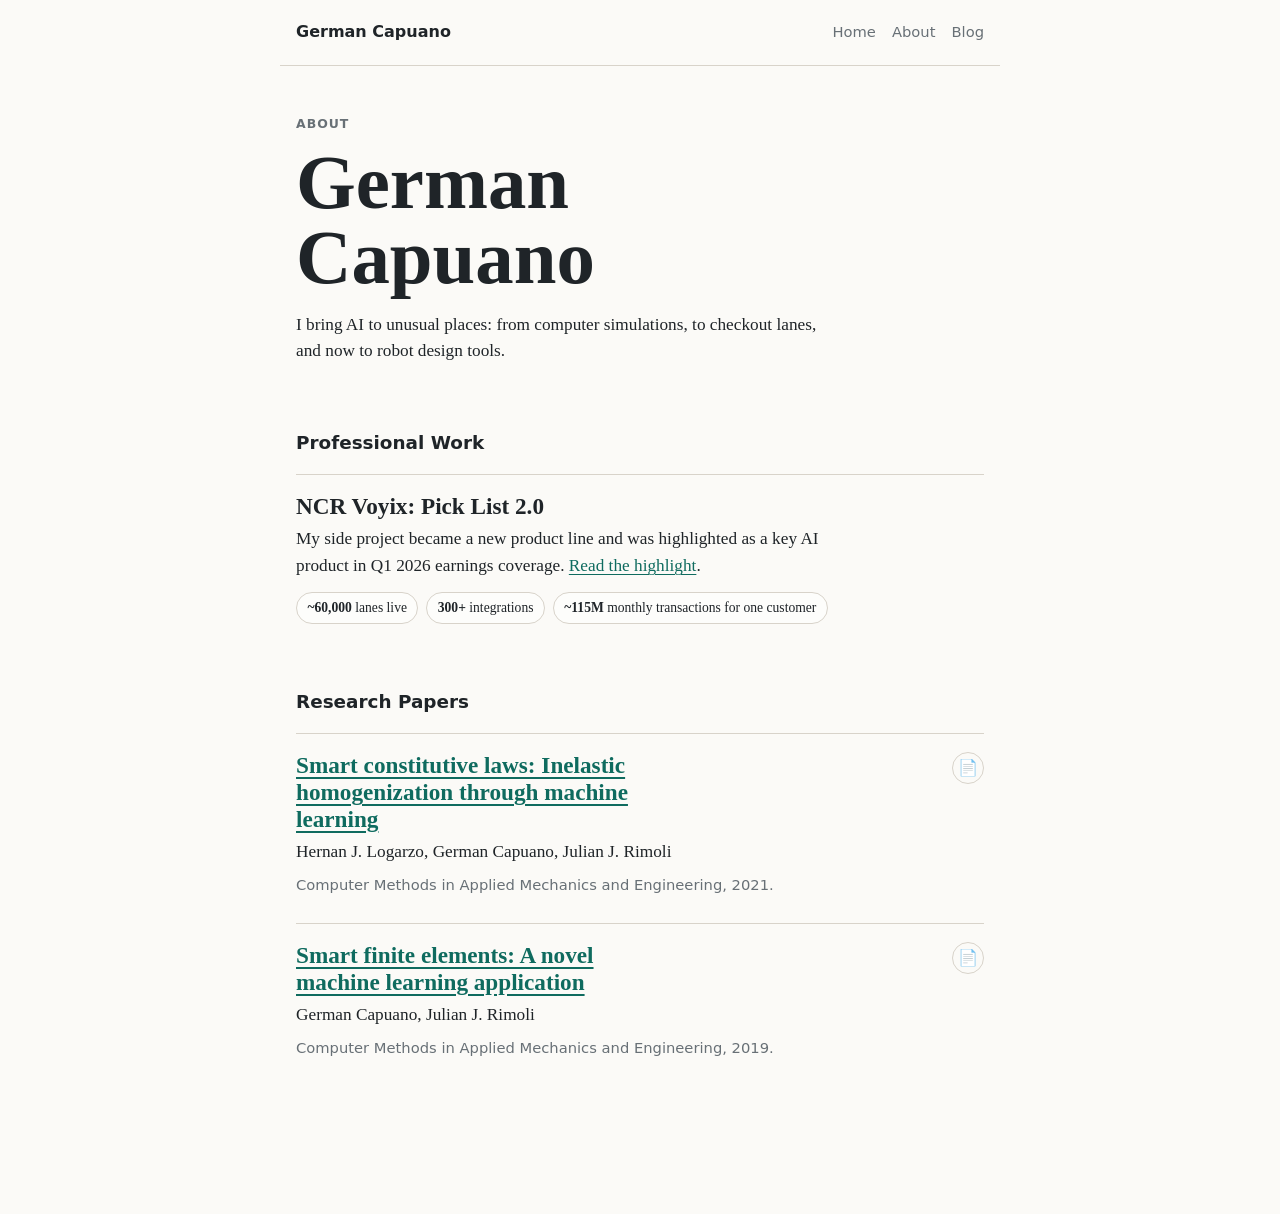
==== about.html @ ec663c74 "Initial site" ====
<!doctype html>
<html lang="en">
  <head>
    <meta charset="utf-8">
    <meta name="viewport" content="width=device-width, initial-scale=1">
    <title>About | German Capuano</title>
    <meta name="description" content="About German Capuano and selected papers.">
    <link rel="stylesheet" href="styles.css">
  </head>
  <body>
    <header class="site-header">
      <a class="site-title" href="index.html">German Capuano</a>
      <nav aria-label="Main navigation">
        <a href="index.html">Home</a>
        <a href="about.html">About</a>
        <a href="posts/my-mental-model-of-learning.html">Blog</a>
      </nav>
    </header>

    <main class="page article-page">
      <section class="about" aria-labelledby="about">
        <p class="eyebrow">About</p>
        <h1 id="about">German Capuano</h1>
        <p>
          I bring AI to unusual places: from computer simulations, to checkout
          lanes, and now to robot design tools.
        </p>
      </section>

      <section class="professional-work" aria-labelledby="professional-work">
        <h2 id="professional-work">Professional Work</h2>
        <article class="work-item">
          <h3>NCR Voyix: Pick List 2.0</h3>
          <p>
            My side project became a new product line and was highlighted as a
            key AI product in Q1 2026 earnings coverage.
            <a href="https://www.thecerbatgem.com/2026/05/09/ncr-voyix-nysevyx-issues-quarterly-earnings-results.html">Read the highlight</a>.
          </p>
          <ul class="work-metrics">
            <li><strong>~60,000</strong> lanes live</li>
            <li><strong>300+</strong> integrations</li>
            <li><strong>~115M</strong> monthly transactions for one customer</li>
          </ul>
        </article>
      </section>

      <section class="papers" aria-labelledby="papers">
        <h2 id="papers">Research Papers</h2>
        <article class="paper">
          <div class="paper-heading">
            <h3>
              <a href="https://doi.org/10.1016/j.cma.2020.113482">
                Smart constitutive laws: Inelastic homogenization through machine learning
              </a>
            </h3>
            <a
              class="paper-link"
              href="https://www.sciencedirect.com/science/article/am/pii/S0045782520306678"
              aria-label="Open Smart constitutive laws paper"
              title="Open PDF"
            >📄</a>
          </div>
          <p>Hernan J. Logarzo, German Capuano, Julian J. Rimoli</p>
          <p class="paper-meta">
            Computer Methods in Applied Mechanics and Engineering, 2021.
          </p>
        </article>

        <article class="paper">
          <div class="paper-heading">
            <h3>
              <a href="https://doi.org/10.1016/j.cma.2018.10.046">
                Smart finite elements: A novel machine learning application
              </a>
            </h3>
            <a
              class="paper-link"
              href="https://www.sciencedirect.com/science/article/am/pii/S0045782518305541"
              aria-label="Open Smart finite elements paper"
              title="Open PDF"
            >📄</a>
          </div>
          <p>German Capuano, Julian J. Rimoli</p>
          <p class="paper-meta">
            Computer Methods in Applied Mechanics and Engineering, 2019.
          </p>
        </article>
      </section>
    </main>
  </body>
</html>
---- styles.css ----
:root {
  color-scheme: light;
  --background: #fbfaf7;
  --text: #1f2428;
  --muted: #687076;
  --line: #d8d3ca;
  --accent: #0f6b5f;
  --accent-dark: #0a4f47;
  --max-width: 720px;
}

* {
  box-sizing: border-box;
}

html {
  font-family: ui-serif, Georgia, Cambria, "Times New Roman", Times, serif;
  line-height: 1.55;
}

body {
  margin: 0;
  background: var(--background);
  color: var(--text);
}

a {
  color: var(--accent);
  text-decoration-thickness: 0.08em;
  text-underline-offset: 0.18em;
}

a:hover {
  color: var(--accent-dark);
}

.site-header {
  display: flex;
  align-items: center;
  justify-content: space-between;
  gap: 1rem;
  max-width: var(--max-width);
  margin: 0 auto;
  padding: 1.25rem 1rem;
  border-bottom: 1px solid var(--line);
}

.site-title {
  color: var(--text);
  font-family: ui-sans-serif, system-ui, -apple-system, BlinkMacSystemFont, "Segoe UI", sans-serif;
  font-size: 1rem;
  font-weight: 700;
  text-decoration: none;
}

nav {
  display: flex;
  gap: 1rem;
  font-family: ui-sans-serif, system-ui, -apple-system, BlinkMacSystemFont, "Segoe UI", sans-serif;
  font-size: 0.92rem;
}

nav a {
  color: var(--muted);
  text-decoration: none;
}

nav a:hover {
  color: var(--text);
}

.page {
  max-width: var(--max-width);
  margin: 0 auto;
  padding: 4rem 1rem;
}

.intro,
.about,
.professional-work,
.papers {
  margin-bottom: 4rem;
}

.eyebrow {
  margin: 0 0 0.75rem;
  color: var(--muted);
  font-family: ui-sans-serif, system-ui, -apple-system, BlinkMacSystemFont, "Segoe UI", sans-serif;
  font-size: 0.78rem;
  font-weight: 700;
  letter-spacing: 0.08em;
  text-transform: uppercase;
}

h1,
h2,
h3,
p {
  margin-top: 0;
}

h1 {
  max-width: 11ch;
  margin-bottom: 1rem;
  font-size: clamp(2.4rem, 8vw, 4.8rem);
  line-height: 0.98;
  letter-spacing: 0;
}

h2 {
  margin-bottom: 1rem;
  font-family: ui-sans-serif, system-ui, -apple-system, BlinkMacSystemFont, "Segoe UI", sans-serif;
  font-size: 0.9rem;
  letter-spacing: 0.08em;
  text-transform: uppercase;
}

h3 {
  margin-bottom: 0.4rem;
  font-size: 1.45rem;
  line-height: 1.15;
}

p {
  font-size: 1.08rem;
}

.intro p:not(.eyebrow),
.article-page p {
  max-width: 62ch;
}

.post-list-item {
  padding-top: 1rem;
  border-top: 1px solid var(--line);
}

.paper {
  padding: 1.15rem 0;
  border-top: 1px solid var(--line);
}

.work-item {
  padding-top: 1.15rem;
  border-top: 1px solid var(--line);
}

.work-item h3 {
  max-width: 30ch;
}

.work-item p {
  margin-bottom: 0.5rem;
}

.work-metrics {
  display: flex;
  flex-wrap: wrap;
  gap: 0.5rem;
  margin: 0.75rem 0 0;
  padding: 0;
  list-style: none;
}

.work-metrics li {
  padding: 0.45rem 0.65rem;
  border: 1px solid var(--line);
  border-radius: 999px;
  background: rgba(255, 255, 255, 0.45);
  color: var(--text);
  font-size: 0.85rem;
  line-height: 1.2;
}

.work-metrics strong {
  font-weight: 700;
}

.paper h3 {
  max-width: 30ch;
}

.paper-heading {
  display: flex;
  align-items: flex-start;
  justify-content: space-between;
  gap: 1rem;
}

.paper-heading h3 {
  margin-bottom: 0.4rem;
}

.paper-link {
  flex: 0 0 auto;
  width: 2rem;
  height: 2rem;
  border: 1px solid var(--line);
  border-radius: 999px;
  color: var(--text);
  font-size: 1rem;
  line-height: 1.9rem;
  text-align: center;
  text-decoration: none;
}

.paper-link:hover {
  border-color: var(--accent);
  color: var(--accent-dark);
}

.paper p {
  margin-bottom: 0.5rem;
}

.paper-meta,
.work-meta {
  color: var(--muted);
  font-family: ui-sans-serif, system-ui, -apple-system, BlinkMacSystemFont, "Segoe UI", sans-serif;
  font-size: 0.92rem;
}

.post-list-item time,
.article-header time {
  display: block;
  margin-bottom: 0.65rem;
  color: var(--muted);
  font-family: ui-sans-serif, system-ui, -apple-system, BlinkMacSystemFont, "Segoe UI", sans-serif;
  font-size: 0.9rem;
}

.article-page {
  padding-top: 3rem;
}

.article-header {
  margin-bottom: 2rem;
}

.article-header h1 {
  max-width: 14ch;
}

.article-page h2 {
  margin-top: 2.5rem;
  margin-bottom: 1rem;
  color: var(--text);
  font-size: 1.15rem;
  letter-spacing: 0;
  text-transform: none;
}

code {
  font-family: ui-monospace, SFMono-Regular, Menlo, Monaco, Consolas, "Liberation Mono", monospace;
  font-size: 0.9em;
}

figure {
  margin: 2rem 0;
}

figure img {
  display: block;
  width: 100%;
  height: auto;
  border: 1px solid var(--line);
  background: #ffffff;
}

hr {
  margin: 2.5rem 0;
  border: 0;
  border-top: 1px solid var(--line);
}

@media (max-width: 520px) {
  .site-header {
    align-items: flex-start;
    flex-direction: column;
  }

  .page {
    padding-top: 3rem;
  }
}
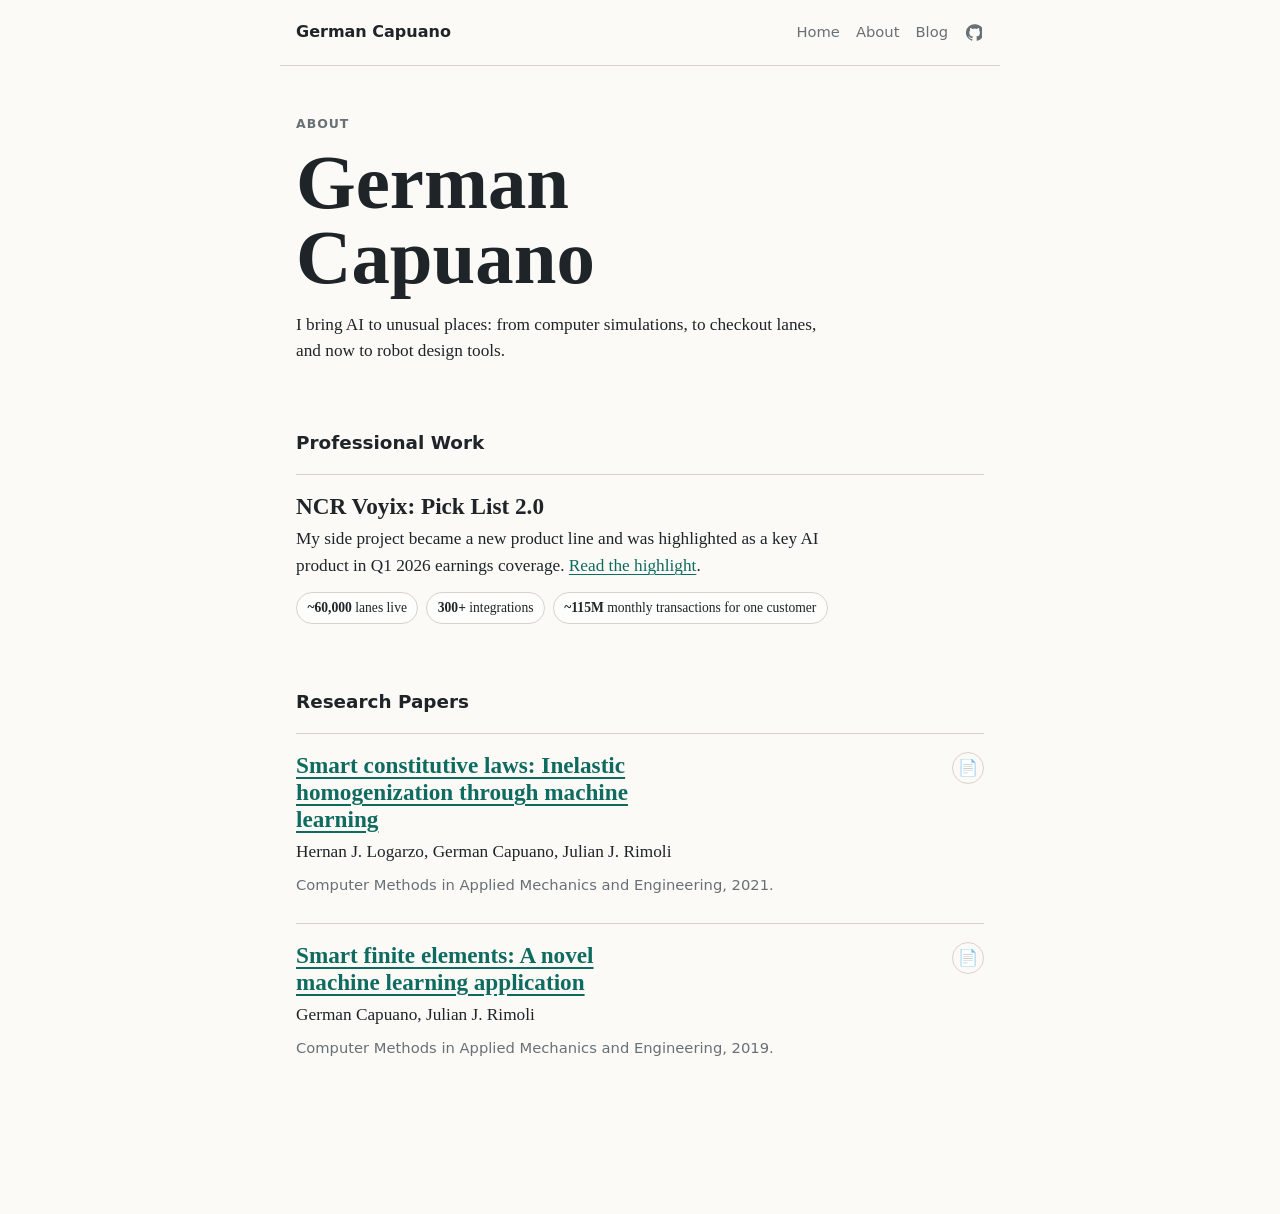
==== commit 3dfa8fde: "Add GitHub repository link" ====
--- a/about.html
+++ b/about.html
@@ -13,7 +13,12 @@
       <nav aria-label="Main navigation">
         <a href="index.html">Home</a>
         <a href="about.html">About</a>
-        <a href="posts/my-mental-model-of-learning.html">Blog</a>
+        <a href="posts/on_learning.html">Blog</a>
+        <a class="icon-link" href="https://github.com/gcapu/personal_site" aria-label="GitHub repository" title="GitHub repository" target="_blank" rel="noopener noreferrer">
+          <svg viewBox="0 0 24 24" aria-hidden="true">
+            <path d="M12 .5a12 12 0 0 0-3.8 23.4c.6.1.8-.2.8-.6v-2.1c-3.3.7-4-1.4-4-1.4-.5-1.3-1.3-1.7-1.3-1.7-1.1-.7.1-.7.1-.7 1.2.1 1.9 1.2 1.9 1.2 1.1 1.9 2.9 1.3 3.6 1 .1-.8.4-1.3.8-1.6-2.6-.3-5.4-1.3-5.4-5.9 0-1.3.5-2.4 1.2-3.2-.1-.3-.5-1.5.1-3.1 0 0 1-.3 3.3 1.2a11.4 11.4 0 0 1 6 0c2.3-1.5 3.3-1.2 3.3-1.2.6 1.6.2 2.8.1 3.1.8.8 1.2 1.9 1.2 3.2 0 4.6-2.8 5.6-5.4 5.9.4.4.8 1.1.8 2.2v3.3c0 .4.2.7.8.6A12 12 0 0 0 12 .5Z" />
+          </svg>
+        </a>
       </nav>
     </header>
 
--- a/styles.css
+++ b/styles.css
@@ -55,6 +55,7 @@
 
 nav {
   display: flex;
+  align-items: center;
   gap: 1rem;
   font-family: ui-sans-serif, system-ui, -apple-system, BlinkMacSystemFont, "Segoe UI", sans-serif;
   font-size: 0.92rem;
@@ -67,6 +68,21 @@
 
 nav a:hover {
   color: var(--text);
+}
+
+.icon-link {
+  display: inline-flex;
+  align-items: center;
+  justify-content: center;
+  width: 1.25rem;
+  height: 1.25rem;
+}
+
+.icon-link svg {
+  display: block;
+  width: 1.05rem;
+  height: 1.05rem;
+  fill: currentColor;
 }
 
 .page {
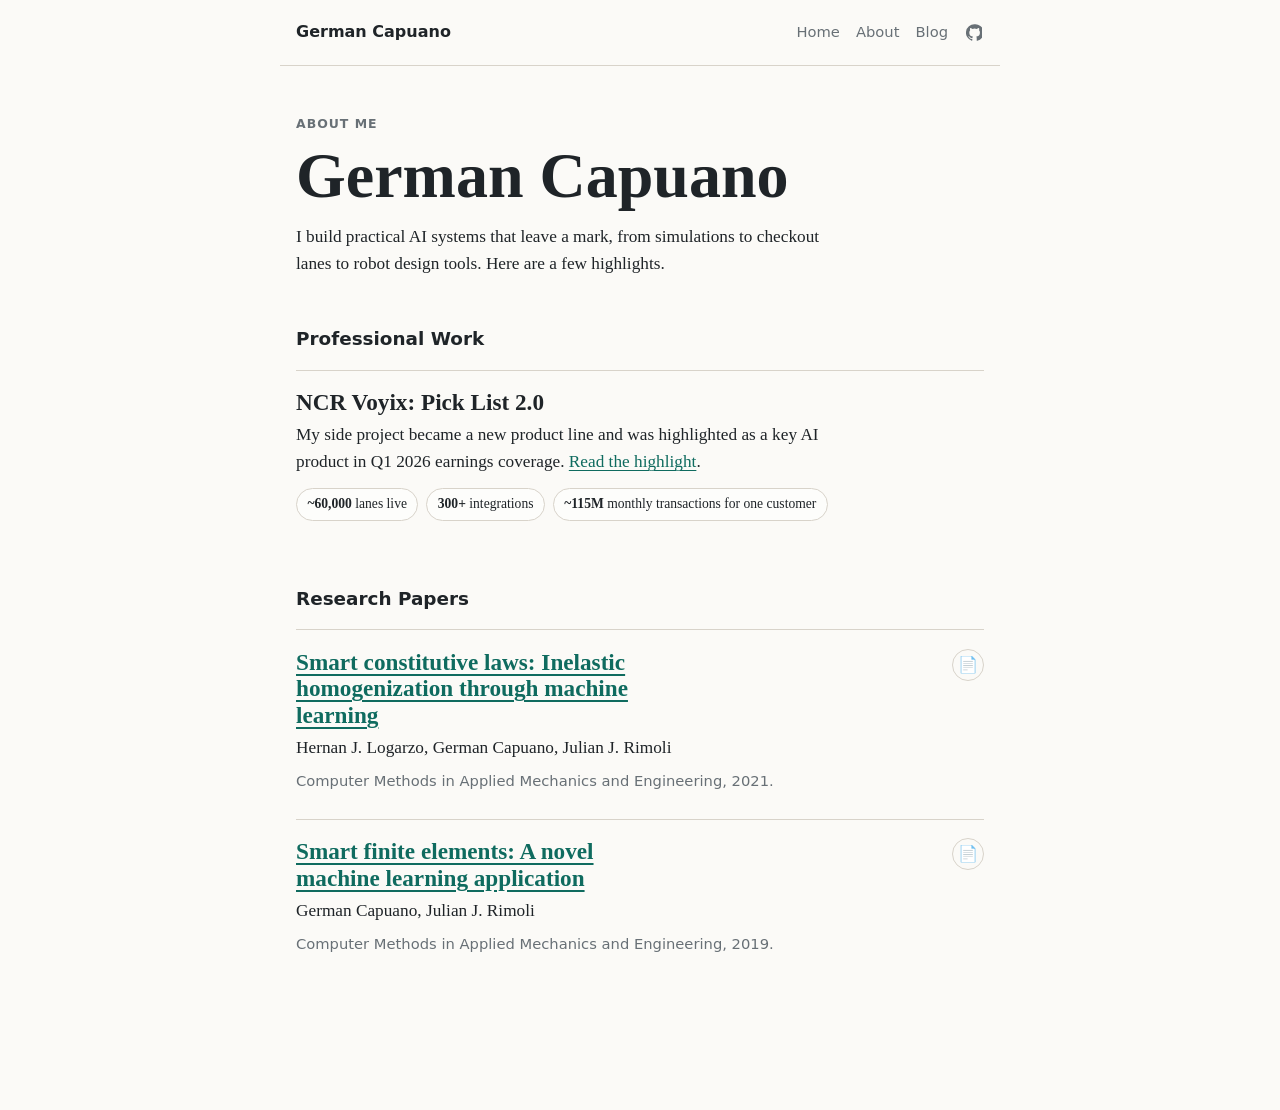
==== commit 71f6cae5: "Update about message" ====
--- a/about.html
+++ b/about.html
@@ -24,11 +24,11 @@
 
     <main class="page article-page">
       <section class="about" aria-labelledby="about">
-        <p class="eyebrow">About</p>
+        <p class="eyebrow">About me</p>
         <h1 id="about">German Capuano</h1>
         <p>
-          I bring AI to unusual places: from computer simulations, to checkout
-          lanes, and now to robot design tools.
+          I build practical AI systems that leave a mark, from simulations to
+          checkout lanes to robot design tools. Here are a few highlights.
         </p>
       </section>
 
--- a/styles.css
+++ b/styles.css
@@ -92,10 +92,17 @@
 }
 
 .intro,
-.about,
 .professional-work,
 .papers {
   margin-bottom: 4rem;
+}
+
+.about {
+  margin-bottom: 3rem;
+}
+
+.about p:not(.eyebrow) {
+  margin-bottom: 0;
 }
 
 .eyebrow {
@@ -116,9 +123,9 @@
 }
 
 h1 {
-  max-width: 11ch;
+  max-width: none;
   margin-bottom: 1rem;
-  font-size: clamp(2.4rem, 8vw, 4.8rem);
+  font-size: clamp(2.2rem, 6.5vw, 4rem);
   line-height: 0.98;
   letter-spacing: 0;
 }
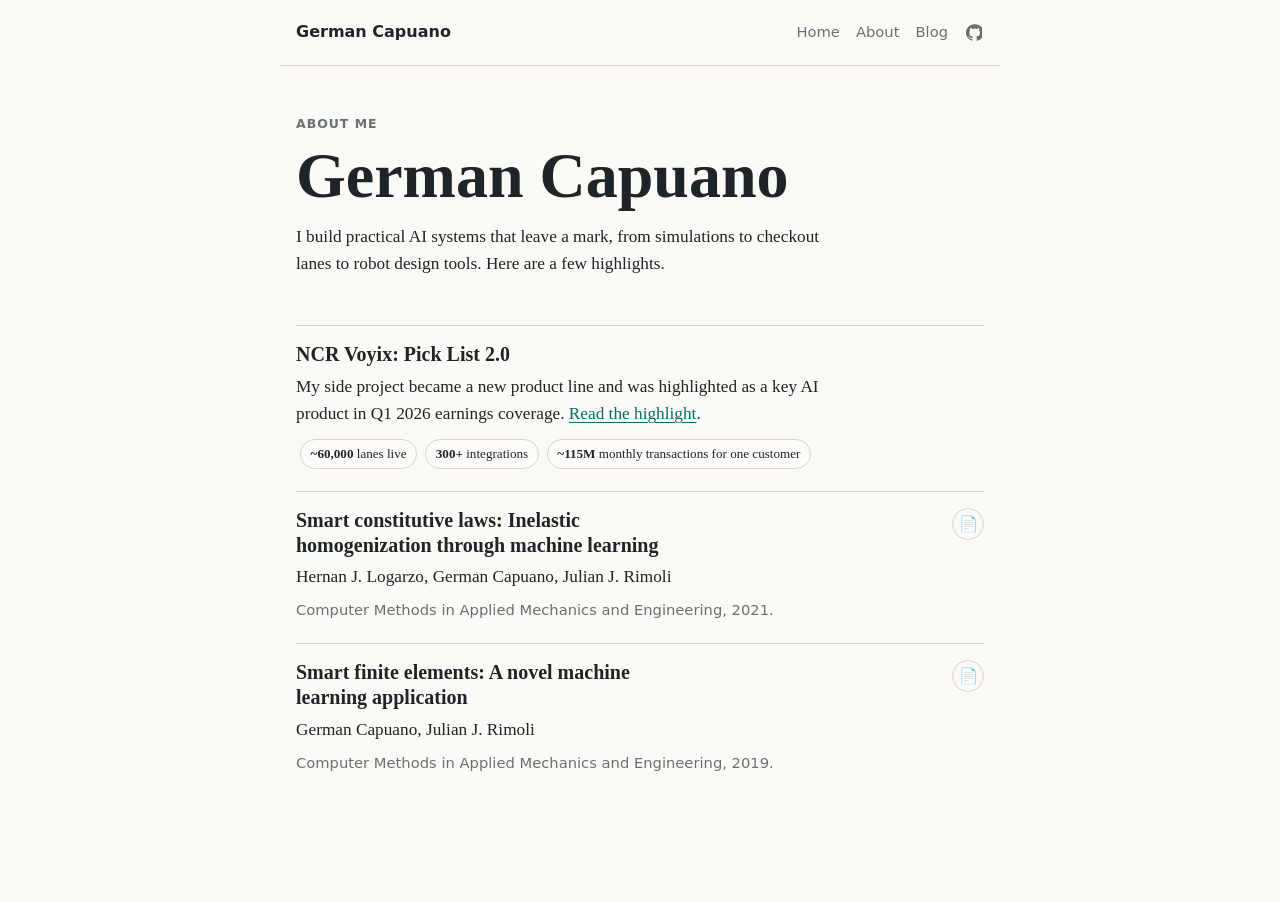
==== commit a28b0c4b: "Clean up about section" ====
--- a/about.html
+++ b/about.html
@@ -32,9 +32,8 @@
         </p>
       </section>
 
-      <section class="professional-work" aria-labelledby="professional-work">
-        <h2 id="professional-work">Professional Work</h2>
-        <article class="work-item">
+      <section class="highlights" aria-label="Career highlights">
+        <article class="highlight-item">
           <h3>NCR Voyix: Pick List 2.0</h3>
           <p>
             My side project became a new product line and was highlighted as a
@@ -47,11 +46,8 @@
             <li><strong>~115M</strong> monthly transactions for one customer</li>
           </ul>
         </article>
-      </section>
 
-      <section class="papers" aria-labelledby="papers">
-        <h2 id="papers">Research Papers</h2>
-        <article class="paper">
+        <article class="highlight-item">
           <div class="paper-heading">
             <h3>
               <a href="https://doi.org/10.1016/j.cma.2020.113482">
@@ -71,7 +67,7 @@
           </p>
         </article>
 
-        <article class="paper">
+        <article class="highlight-item">
           <div class="paper-heading">
             <h3>
               <a href="https://doi.org/10.1016/j.cma.2018.10.046">
--- a/styles.css
+++ b/styles.css
@@ -92,8 +92,7 @@
 }
 
 .intro,
-.professional-work,
-.papers {
+.highlights {
   margin-bottom: 4rem;
 }
 
@@ -140,8 +139,8 @@
 
 h3 {
   margin-bottom: 0.4rem;
-  font-size: 1.45rem;
-  line-height: 1.15;
+  font-size: 1.25rem;
+  line-height: 1.25;
 }
 
 p {
@@ -158,21 +157,20 @@
   border-top: 1px solid var(--line);
 }
 
-.paper {
-  padding: 1.15rem 0;
+.highlight-item {
+  padding-top: 1rem;
   border-top: 1px solid var(--line);
 }
 
-.work-item {
-  padding-top: 1.15rem;
-  border-top: 1px solid var(--line);
-}
-
-.work-item h3 {
-  max-width: 30ch;
-}
-
-.work-item p {
+.highlight-item + .highlight-item {
+  margin-top: 1.35rem;
+}
+
+.highlight-item h3 {
+  max-width: 38ch;
+}
+
+.highlight-item p {
   margin-bottom: 0.5rem;
 }
 
@@ -180,27 +178,23 @@
   display: flex;
   flex-wrap: wrap;
   gap: 0.5rem;
-  margin: 0.75rem 0 0;
+  margin: 0.75rem 0 0 0.25rem;
   padding: 0;
   list-style: none;
 }
 
 .work-metrics li {
-  padding: 0.45rem 0.65rem;
+  padding: 0.38rem 0.6rem;
   border: 1px solid var(--line);
   border-radius: 999px;
-  background: rgba(255, 255, 255, 0.45);
-  color: var(--text);
-  font-size: 0.85rem;
+  background: rgba(255, 255, 255, 0.35);
+  color: var(--text);
+  font-size: 0.82rem;
   line-height: 1.2;
 }
 
 .work-metrics strong {
   font-weight: 700;
-}
-
-.paper h3 {
-  max-width: 30ch;
 }
 
 .paper-heading {
@@ -220,8 +214,8 @@
   height: 2rem;
   border: 1px solid var(--line);
   border-radius: 999px;
-  color: var(--text);
-  font-size: 1rem;
+  color: var(--muted);
+  font-size: 0.95rem;
   line-height: 1.9rem;
   text-align: center;
   text-decoration: none;
@@ -232,8 +226,14 @@
   color: var(--accent-dark);
 }
 
-.paper p {
-  margin-bottom: 0.5rem;
+.paper-heading h3 a {
+  color: var(--text);
+  text-decoration: none;
+}
+
+.paper-heading h3 a:hover {
+  color: var(--accent-dark);
+  text-decoration: underline;
 }
 
 .paper-meta,
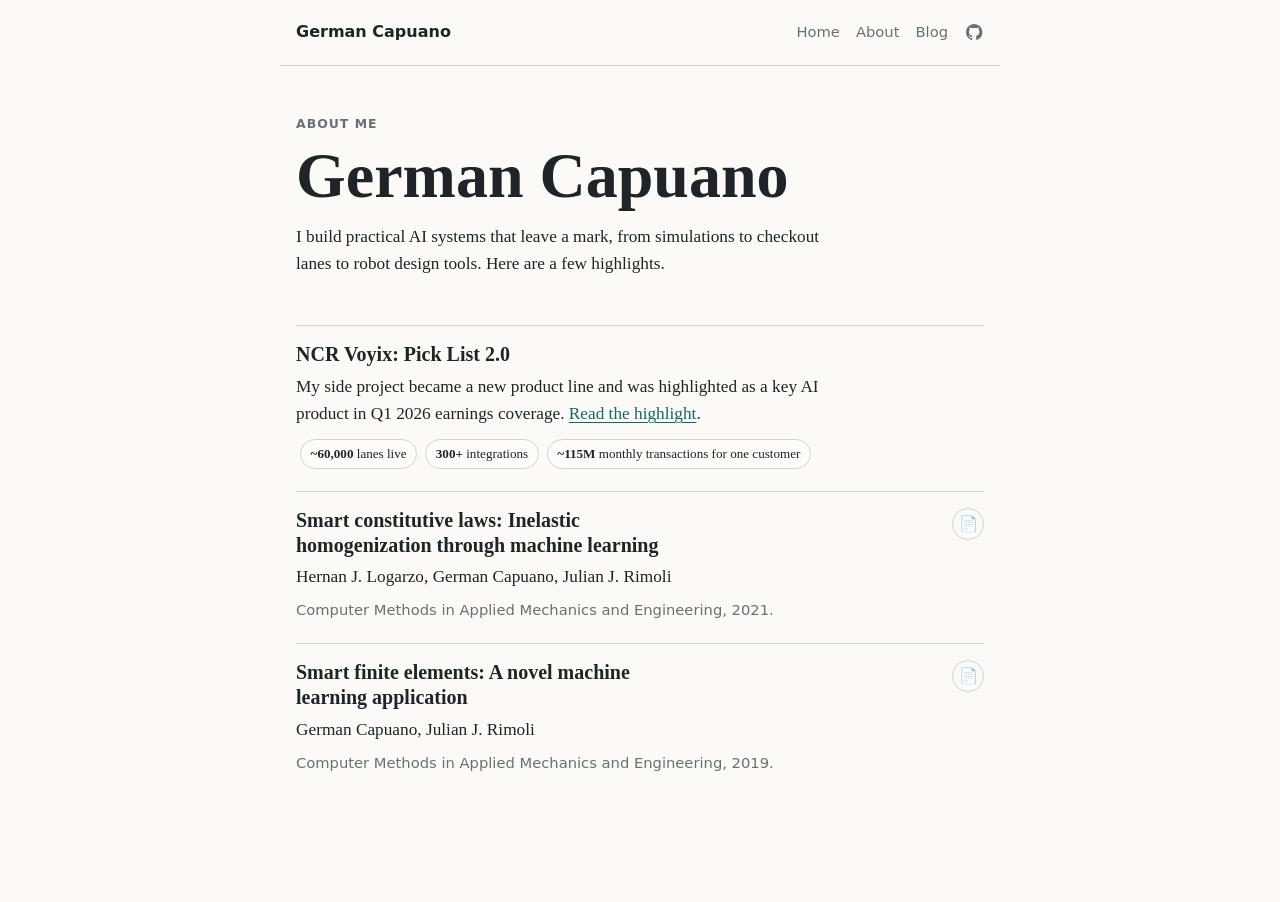
==== commit a16db66a: "Fix gh logo" ====
--- a/about.html
+++ b/about.html
@@ -15,8 +15,8 @@
         <a href="about.html">About</a>
         <a href="posts/on_learning.html">Blog</a>
         <a class="icon-link" href="https://github.com/gcapu/personal_site" aria-label="GitHub repository" title="GitHub repository" target="_blank" rel="noopener noreferrer">
-          <svg viewBox="0 0 24 24" aria-hidden="true">
-            <path d="M12 .5a12 12 0 0 0-3.8 23.4c.6.1.8-.2.8-.6v-2.1c-3.3.7-4-1.4-4-1.4-.5-1.3-1.3-1.7-1.3-1.7-1.1-.7.1-.7.1-.7 1.2.1 1.9 1.2 1.9 1.2 1.1 1.9 2.9 1.3 3.6 1 .1-.8.4-1.3.8-1.6-2.6-.3-5.4-1.3-5.4-5.9 0-1.3.5-2.4 1.2-3.2-.1-.3-.5-1.5.1-3.1 0 0 1-.3 3.3 1.2a11.4 11.4 0 0 1 6 0c2.3-1.5 3.3-1.2 3.3-1.2.6 1.6.2 2.8.1 3.1.8.8 1.2 1.9 1.2 3.2 0 4.6-2.8 5.6-5.4 5.9.4.4.8 1.1.8 2.2v3.3c0 .4.2.7.8.6A12 12 0 0 0 12 .5Z" />
+          <svg viewBox="-1 -1 18 18" aria-hidden="true">
+            <path d="M8 0C3.58 0 0 3.58 0 8c0 3.54 2.29 6.53 5.47 7.59.4.07.55-.17.55-.38 0-.19-.01-.82-.01-1.49-2.01.37-2.53-.49-2.69-.94-.09-.23-.48-.94-.82-1.13-.28-.15-.68-.52-.01-.53.63-.01 1.08.58 1.23.82.72 1.21 1.87.87 2.33.66.07-.52.28-.87.51-1.07-1.78-.2-3.64-.89-3.64-3.95 0-.87.31-1.59.82-2.15-.08-.2-.36-1.02.08-2.12 0 0 .67-.21 2.2.82.64-.18 1.32-.27 2-.27s1.36.09 2 .27c1.53-1.04 2.2-.82 2.2-.82.44 1.1.16 1.92.08 2.12.51.56.82 1.27.82 2.15 0 3.07-1.87 3.75-3.65 3.95.29.25.54.73.54 1.48 0 1.07-.01 1.93-.01 2.2 0 .21.15.46.55.38A8.01 8.01 0 0 0 16 8c0-4.42-3.58-8-8-8Z" />
           </svg>
         </a>
       </nav>
--- a/styles.css
+++ b/styles.css
@@ -80,8 +80,8 @@
 
 .icon-link svg {
   display: block;
-  width: 1.05rem;
-  height: 1.05rem;
+  width: 1.15rem;
+  height: 1.15rem;
   fill: currentColor;
 }
 
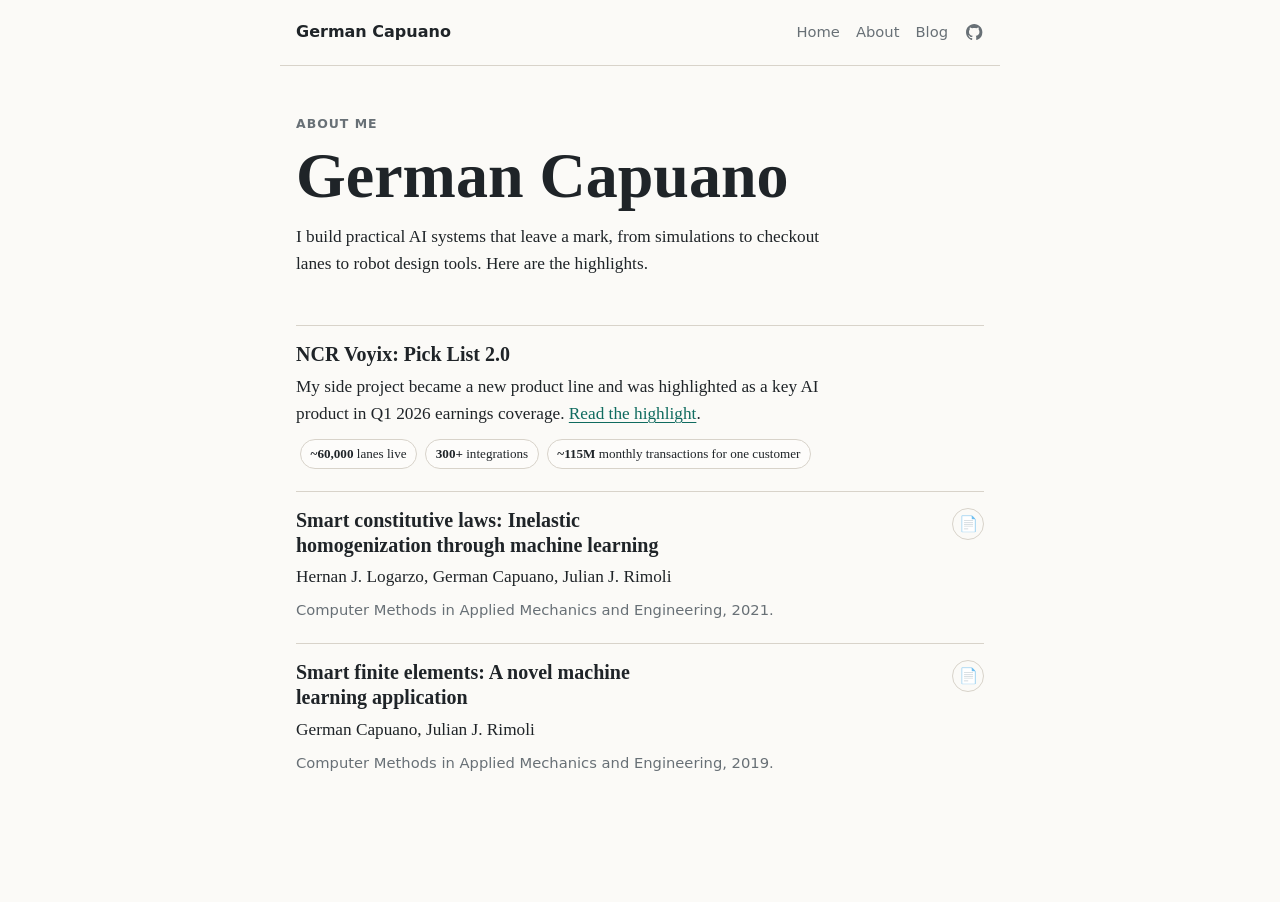
==== commit 35ca3187: "Tighten about intro" ====
--- a/about.html
+++ b/about.html
@@ -28,7 +28,7 @@
         <h1 id="about">German Capuano</h1>
         <p>
           I build practical AI systems that leave a mark, from simulations to
-          checkout lanes to robot design tools. Here are a few highlights.
+          checkout lanes to robot design tools. Here are the highlights.
         </p>
       </section>
 
